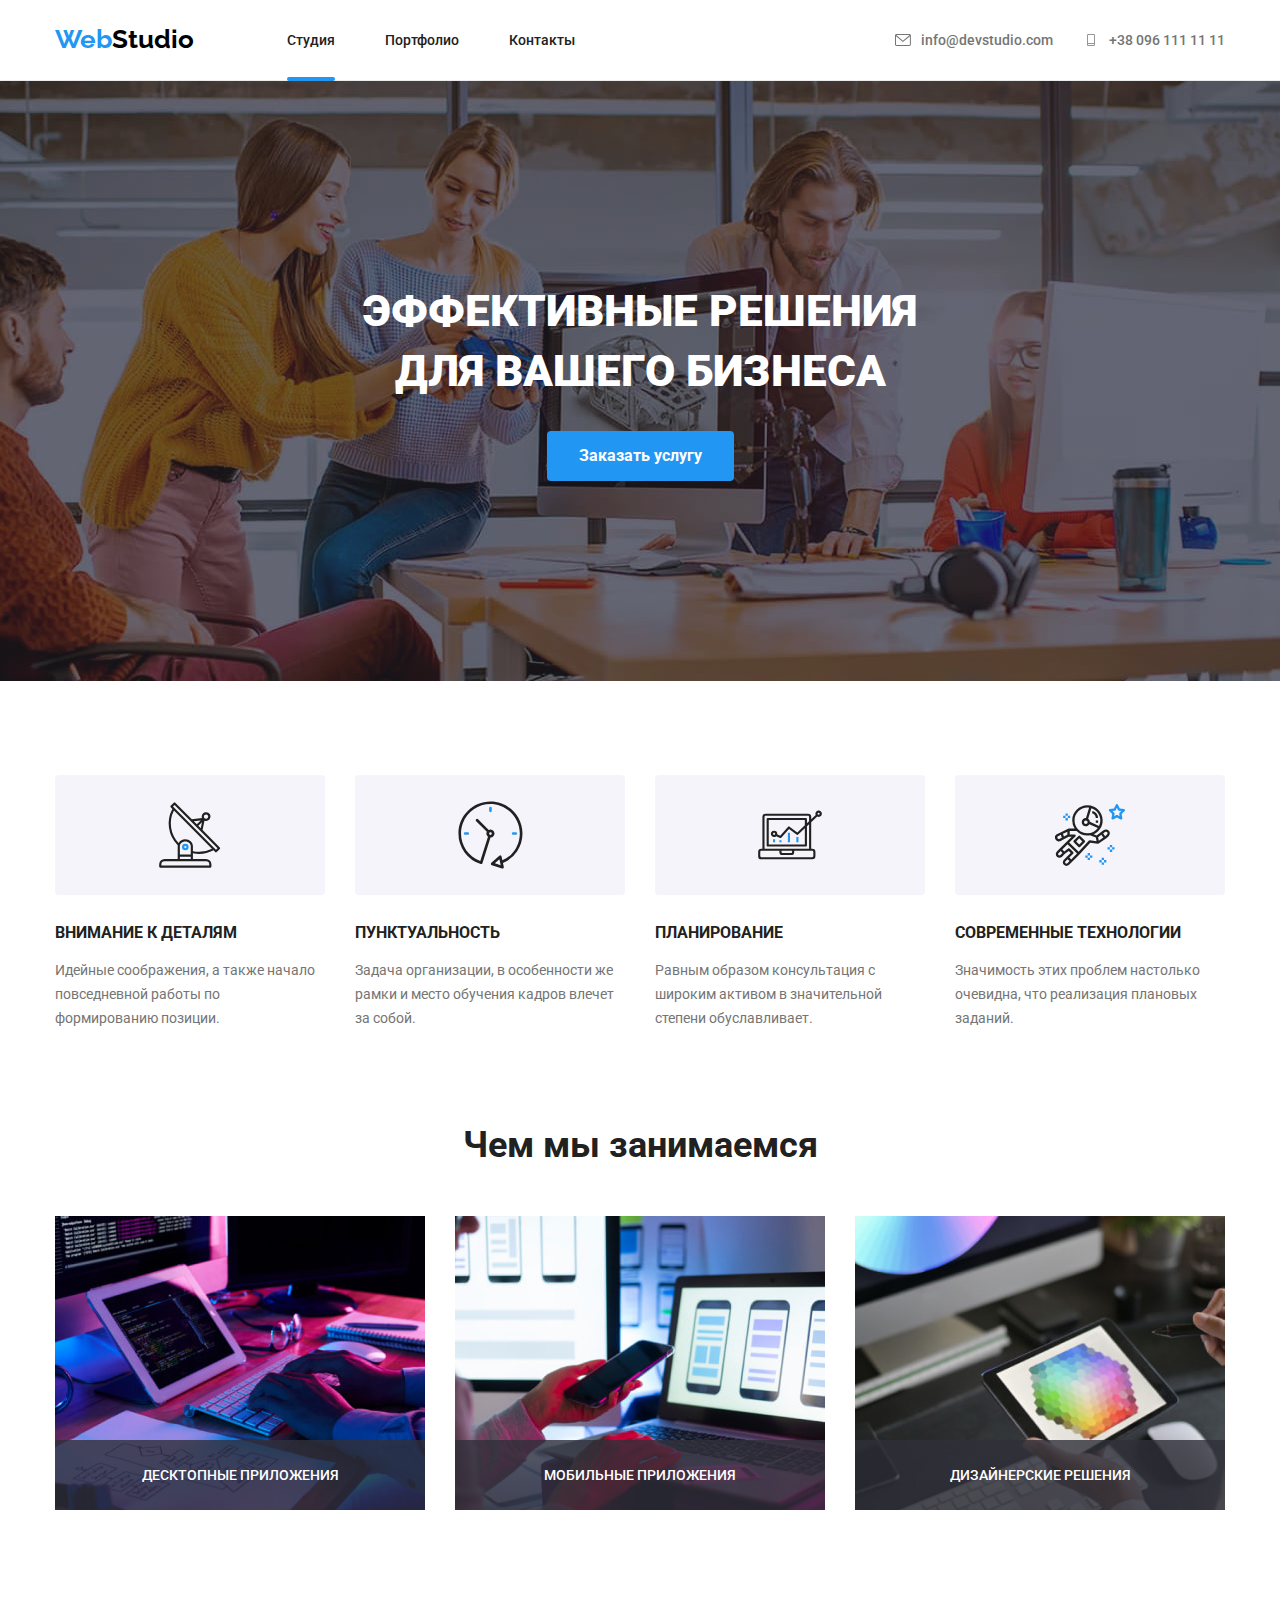
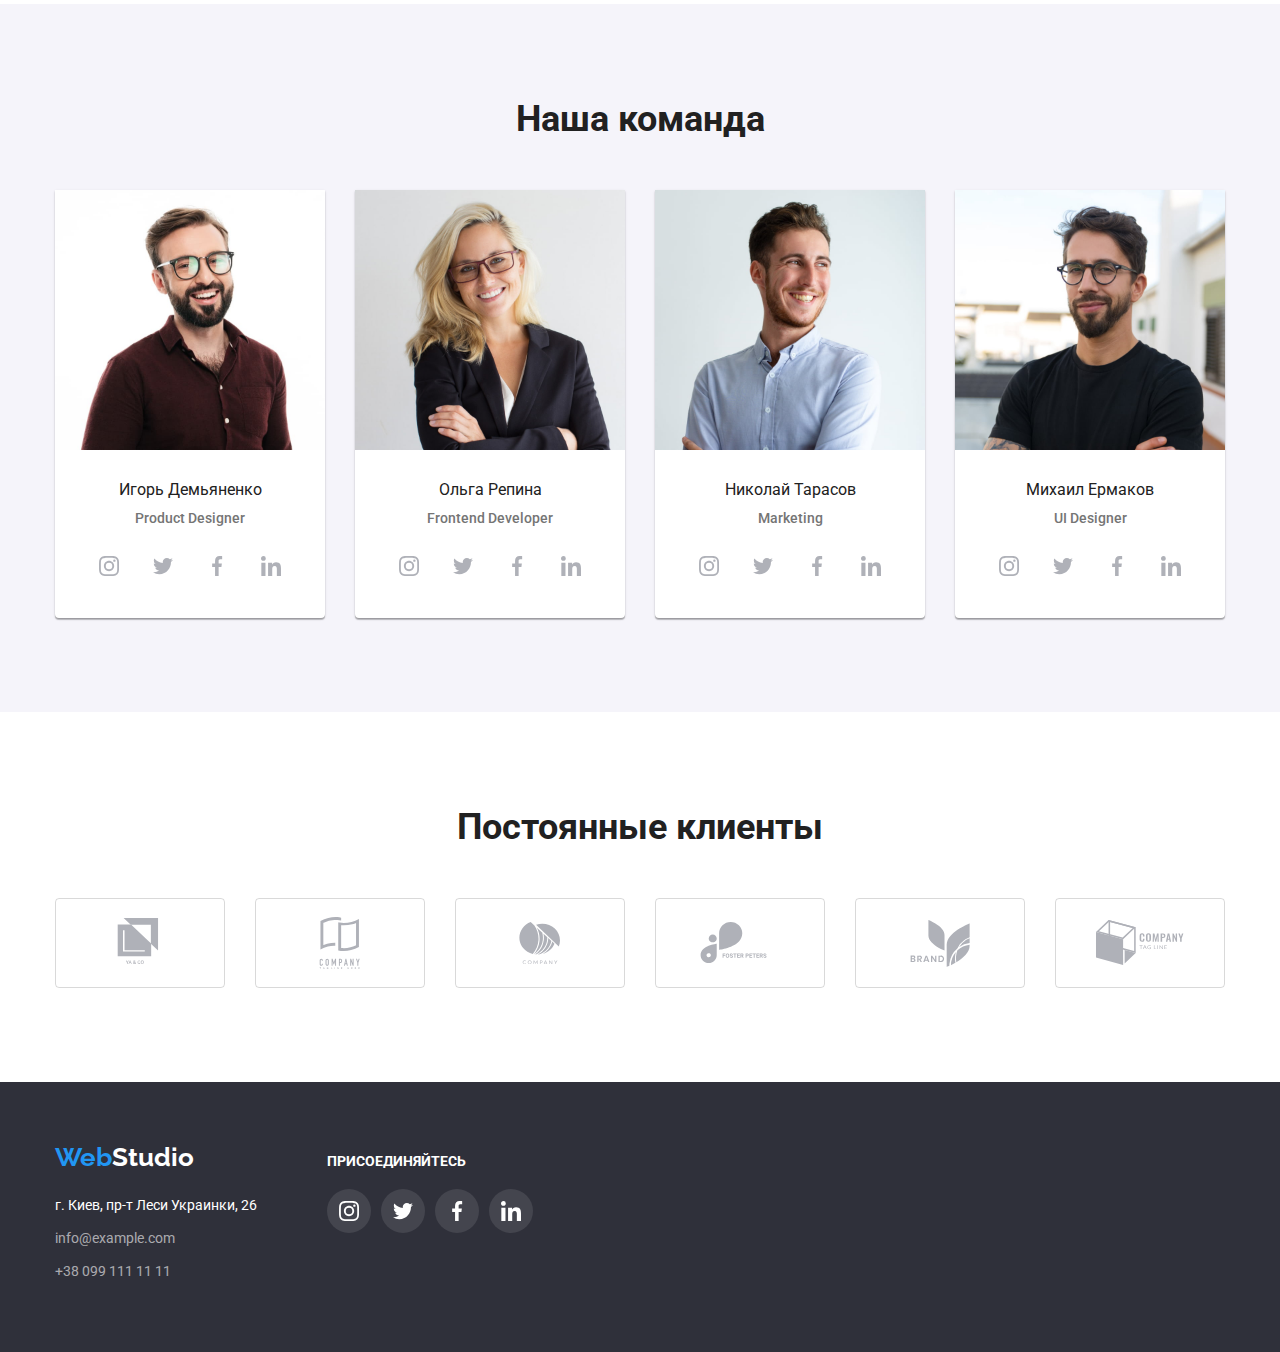
==== index.html @ eb325499 "ht_5" ====
<!DOCTYPE html>
<html lang="ru">

<head>
    <meta charset="UTF-8">
    <meta name="viewport" content="width=device-width, initial-scale=1.0">
    <title>Document</title>
    <link rel="preconnect" href="https://fonts.gstatic.com">
    <link href="https://fonts.googleapis.com/css2?family=Raleway:wght@700&family=Roboto:wght@400;500;700;900&display=swap" rel="stylesheet">
    <link rel="stylesheet" href="https://cdnjs.cloudflare.com/ajax/libs/modern-normalize/0.2.0/modern-normalize.min.css">
    <link rel="stylesheet" href="./css/main.css">
    <link rel="stylesheet" href="./css/index-style.css">
</head>

<body>
    <header class="head">
        <div class="container header">
            <nav class="head-nav">
                <div class="logo-nav"><a href="./index.html" class="logo">Web<span class="logo-header">Studio</span></a></div>
                <ul class="head-list">
                    <li class="head-item"><a href="./index.html" class="head-link current">Студия</a></li>
                    <li class="head-item"><a href="./portfolio.html" class="head-link">Портфолио</a></li>
                    <li class="head-item"><a href="#" class="head-link">Контакты</a></li>
				</ul>
            </nav>
            <ul class="contacts-list">
                <li class="contacts-item">
                    <a href="mailto:info@devstudio.com" class="head-contacts">
                        <svg class="contact-svg" width="16px" height="12px">
                            <use href="./images/icons.svg#icon-mail"></use>
                        </svg>
                    info@devstudio.com</a>
                </li>
                <li class="contacts-item">
                    <a href="tel:+380961111111" class="head-contacts">
                        <svg class="contact-svg" width="16px" height="12px">
                            <use href="./images/icons.svg#icon-mobile"></use>
                        </svg>
                    +38 096 111 11 11</a>
                </li>
            </ul>
        </div>
    </header>
    <main>
        <!--Герой-->
        <section class="main">
            <div class="container slogan">
                <h1 class="main-slogan">Эффективные решения для вашего бизнеса</h1>
                <a data-modal-open href="#" class="main-bottom">Заказать услугу</a>
			</div>
            </section>
        <section class="features">
            <!--Особенности-->
            <div class="container">
                <h2 class="visually-hidden">Особенности</h2>
                <ul class="features-list">
                    <li class="list-title">
                        <div class="features-pic antenna">
                            <svg width="65.32px" height="70px">
                                <use href="./images/icons.svg#icon-antenna"></use>
                            </svg>
                        </div>
                        <h3 class="features-title">Внимание к деталям</h3>
                        <p class="features-desc">Идейные соображения, а также начало повседневной работы по формированию позиции.</p>
                    </li>
                    <li class="list-title">
                        <div class="features-pic clock">
                            <svg width="66.96px" height="70px">
                                <use href="./images/icons.svg#icon-clock"></use>
                            </svg>
                        </div>
                        <h3 class="features-title">Пунктуальность</h3>
                        <p class="features-desc">Задача организации, в особенности же рамки и место обучения кадров влечет за собой.</p>
                    </li>
                    <li class="list-title">
                        <div class="features-pic diagram">
                            <svg width="70px" height="63.69px">
                                <use href="./images/icons.svg#icon-diagram"></use>
                            </svg>
                        </div>
                        <h3 class="features-title">Планирование</h3>
                        <p class="features-desc">Равным образом консультация с широким активом в значительной степени обуславливает.</p>
                    </li>
                    <li class="list-title">
                        <div class="features-pic astronaut">
                            <svg width="70px" height="70px">
                                <use href="./images/icons.svg#icon-astronaut"></use>
                            </svg>
                        </div>
                        <h3 class="features-title">Современные технологии</h3>
                        <p class="features-desc">Значимость этих проблем настолько очевидна, что реализация плановых заданий.</p>
                    </li>
                </ul>
            </div>
        </section>
        <section>
            <!--Чем мы занимаемся-->
            <div class="container">
                <h2 class="skills">Чем мы занимаемся</h2>
                <ul class="skills-list">
                    <li class="skills-item">
                        <img src="./images/img1.jpg" alt="верстка_сайта" width="370">
						<p class="skills-title">десктопные приложения</p>
                    </li>
                    <li class="skills-item">
                        <img src="./images/img2.jpg" alt="адаптация_под_мобильное_приложение" width="370">
						<p class="skills-title">мобильные приложения</p>
                    </li>
                    <li class="skills-item">
						<img src="./images/img3.jpg" alt="коррекция_графики" width="370">
						<p class="skills-title">дизайнерские решения</p>
                    </li>
                </ul>
            </div>
        </section>
        <section class="team">
            <div class="container team">
                <h2 class="team-title">Наша команда</h2>
                <ul class="team-list">
                    <li class="team-person">
                        <img src="./images/igor.jpg" alt="фото_дизайнера" width="270">
                        <h3 class="team-name">Игорь Демьяненко</h3>
                        <p class="team-position">Product Designer</p>
                        <ul class="team-pic">
                            <li class="team-curcle">
                                <a href="#">
                                    <svg class="team-svg" width="20px" height="20px">
                                        <use href="./images/icons.svg#icon-instagram"></use>
                                    </svg>
                                </a>
                            </li>
                            <li class="team-curcle">
                                <a href="#">
                                    <svg class="team-svg" width="20px" height="20px">
                                        <use href="./images/icons.svg#icon-twitter"></use>
                                    </svg>
                                </a>
                            </li>
                            <li class="team-curcle">
                                <a href="#">	
                                    <svg class="team-svg" width="20px" height="20px">
                                        <use href="./images/icons.svg#icon-facebook"></use>
                                    </svg>
                                </a>
                            </li>
                            <li class="team-curcle">
                                <a href="#">
                                    <svg class="team-svg" width="20px" height="20px">
                                        <use href="./images/icons.svg#icon-linkedin"></use>
                                    </svg>
                                </a>
                            </li>
                        </ul>
                    </li>
                    <li class="team-person">
                        <img src="./images/olga.jpg" alt="фото_разработчика" width="270">
                        <h3 class="team-name">Ольга Репина</h3>
                        <p class="team-position">Frontend Developer</p>
                        <ul class="team-pic">
                            <li class="team-curcle">
                                <a href="#">
                                    <svg class="team-svg" width="20px" height="20px">
                                        <use href="./images/icons.svg#icon-instagram"></use>
                                    </svg>
                                </a>
                            </li>
                            <li class="team-curcle">
                                <a href="#">
                                    <svg class="team-svg" width="20px" height="20px">
                                        <use href="./images/icons.svg#icon-twitter"></use>
                                    </svg>
                                </a>
                            </li>
                            <li class="team-curcle">
                                <a href="#">	
                                    <svg class="team-svg" width="20px" height="20px">
                                        <use href="./images/icons.svg#icon-facebook"></use>
                                    </svg>
                                </a>
                            </li>
                            <li class="team-curcle">
                                <a href="#">
                                    <svg class="team-svg" width="20px" height="20px">
                                        <use href="./images/icons.svg#icon-linkedin"></use>
                                    </svg>
                                </a>
                            </li>
                        </ul>
                    </li>
                    <li class="team-person">
                        <img src="./images/kolya.jpg" alt="фото_маркетолога" width="270">
                        <h3 class="team-name">Николай Тарасов</h3>
                        <p class="team-position">Marketing</p>
                        <ul class="team-pic">
                            <li class="team-curcle">
                                <a href="#">
                                    <svg class="team-svg" width="20px" height="20px">
                                        <use href="./images/icons.svg#icon-instagram"></use>
                                    </svg>
                                </a>
                            </li>
                            <li class="team-curcle">
                                <a href="#">
                                    <svg class="team-svg" width="20px" height="20px">
                                        <use href="./images/icons.svg#icon-twitter"></use>
                                    </svg>
                                </a>
                            </li>
                            <li class="team-curcle">
                                <a href="#">	
                                    <svg class="team-svg" width="20px" height="20px">
                                        <use href="./images/icons.svg#icon-facebook"></use>
                                    </svg>
                                </a>
                            </li>
                            <li class="team-curcle">
                                <a href="#">
                                    <svg class="team-svg" width="20px" height="20px">
                                        <use href="./images/icons.svg#icon-linkedin"></use>
                                    </svg>
                                </a>
                            </li>
                        </ul>
                    </li>
                    <li class="team-person">
                        <img src="./images/misha.jpg" alt="фото_дизайнера_2" width="270">
                        <h3 class="team-name">Михаил Ермаков</h3>
                        <p class="team-position">UI Designer</p>
                        <ul class="team-pic">
                            <li class="team-curcle">
                                <a href="#">
                                    <svg class="team-svg" width="20px" height="20px">
                                        <use href="./images/icons.svg#icon-instagram"></use>
                                    </svg>
                                </a>
                            </li>
                            <li class="team-curcle">
                                <a href="#">
                                    <svg class="team-svg" width="20px" height="20px">
                                        <use href="./images/icons.svg#icon-twitter"></use>
                                    </svg>
                                </a>
                            </li>
                            <li class="team-curcle">
                                <a href="#">	
                                    <svg class="team-svg" width="20px" height="20px">
                                        <use href="./images/icons.svg#icon-facebook"></use>
                                    </svg>
                                </a>
                            </li>
                            <li class="team-curcle">
                                <a href="#">
                                    <svg class="team-svg" width="20px" height="20px">
                                        <use href="./images/icons.svg#icon-linkedin"></use>
                                    </svg>
                                </a>
                            </li>
                        </ul>
                    </li>
                </ul>
            </div>
        </section>
        <section>
            <div class="container clients">
                <h2 class="client-title">Постоянные клиенты</h2>
                <ul class="client">
                    <li class="client-item">
                        <a href="#">
                            <svg class="client-svg" weight="44.27px" height="49.23px">
                                <use href="./images/icons.svg#icon-yaco"></use>
                            </svg>
                        </a>
                    </li>
                    <li class="client-item">
                        <a href="#">
                            <svg class="client-svg" weight="40px" height="52px">
                                <use href="./images/icons.svg#icon-tagline-here"></use>
                            </svg>
                        </a>
                    </li>
                    <li class="client-item">
                        <a href="#">
                            <svg class="client-svg" weight="41px" height="42.6px">
                                <use href="./images/icons.svg#icon-company"></use>
                            </svg>
                        </a>
                    </li>
                    <li class="client-item">
                        <a href="#">
                            <svg class="client-svg" weight="79.66px" height="42.02px">
                                <use href="./images/icons.svg#icon-foster-peters"></use>
                            </svg>
                        </a>
                    </li>
                    <li class="client-item">
                        <a href="#">
                            <svg class="client-svg" weight="59px" height="47px">
                                <use href="./images/icons.svg#icon-brand"></use>
                            </svg>
                        </a>
                    </li>
                    <li class="client-item">
                        <a href="#">
                            <svg class="client-svg" weight="88.48px" height="45.44px">
                                <use href="./images/icons.svg#icon-tag-line"></use>
                            </svg>
                        </a>
                    </li>
                </ul>
            </div>
        </section>
    </main>
    <footer class="foot">
        <div class="container foot">
            <div class="foot-address">
                <div class="logo-foot"><a href="#" class="logo">Web<span class="logo-footer">Studio</span></a></div>
                <address>
                    <p class="foot-address">г. Киев, пр-т Леси Украинки, 26</p>
                        <ul class="foot-list">
                            <li><a href="mailto:info@example.com" class="foot-contacts">info@example.com</a></li>
                            <li><a href="tel:+380991111111" class="foot-contacts">+38 099 111 11 11</a></li>
                        </ul>
                </address>
            </div>
            <div class="foot-social">
                <h3 class="foot-title">Присоединяйтесь</h3>
                <ul class="team-pic foot-item">
                    <li class="team-curcle foot-curcle">
                        <a href="#">
                            <svg class="team-svg" width="20px" height="20px">
                                <use href="./images/icons.svg#icon-instagram"></use>
                            </svg>
                        </a>
                    </li>
                    <li class="team-curcle foot-curcle">
                        <a href="#">
                            <svg class="team-svg" width="20px" height="20px">
                                <use href="./images/icons.svg#icon-twitter"></use>
                            </svg>
                        </a>
                    </li>
                    <li class="team-curcle foot-curcle">
                        <a href="#">	
                            <svg class="team-svg" width="20px" height="20px">
                                <use href="./images/icons.svg#icon-facebook"></use>
                            </svg>
                        </a>
                    </li>
                    <li class="team-curcle foot-curcle">
                        <a href="#">
                            <svg class="team-svg" width="20px" height="20px">
                                <use href="./images/icons.svg#icon-linkedin"></use>
                            </svg>
                        </a>
                    </li>
                </ul>	
            </div>
    </div>
    </footer>

	<div data-modal class="backdrop is-hidden">
		<div class="backdrop-modal">
			<button data-modal-close class="backdrop-buttom">
				<svg class="backdrop-svg" width="11px" height="11px">
					<use href="./images/icons.svg#icon-close"></use>
				</svg>
			</button>
		</div>
	</div>

	<script src="./modal.js"></script>
</body>
</html>
---- css/main.css ----
:root {
    --main-color: rgba(33, 33, 33, 1);
    --blue-color: rgba(33, 150, 243, 1);
    --blue-overflow: rgba(33, 150, 243, 0.9);
    --grey-color: rgba(117, 117, 117, 1);
    --white-color: rgba(255, 255, 255, 1);
    --black-color: rgba(0, 0, 0, 1);
	--color-backdrop: rgba(0, 0, 0, 0.2);
	--backdrop-buttom:  rgba(0, 0, 0, 0.1);
    --color-adress: rgba(255, 255, 255, 0.6);
    --background-color: rgba(47, 48, 58, 1);
    --skills-color: rgba(47, 48, 58, 0.8);
    --background-color-team: rgba(245, 244, 250, 1);
    --border-color: rgba(236, 236, 236, 1);
    --card-border-color: rgba(238, 238, 238, 1);
    --gradient-color: rgba(47, 48, 58, 0.4);
    --social-networks: rgba(175, 177, 184, 1);
    --graphite-color: rgba(255, 255, 255, 0.1);
    --big-size: 94px;
    --small-size: 30px;
    --tiny-size: 10px;
    --function: cubic-bezier(0.4, 0, 0.2, 1);
    --time: 250ms;
}

html {
    box-sizing: border-box;
}

*,
*:after,
*:before {
    box-sizing: inherit;
}

body {
    font-family: 'Roboto', sans-serif;
    font-weight: 500;
    color: var(--main-color);
    font-style: normal;
    font-size: 14px;
    line-height: 16px;
}

ul {
    list-style: none;
    margin: 0;
    padding: 0;
}

a {
    text-decoration: none;
}

address {
    font-style: normal;
}

h1,
h2,
h3,
h4,
p {
    margin-top: 0;
    margin-bottom: 0;
}

img {
    display: block;
    max-width: 100%;
    height: auto;
}

.container {
    width: 1200px;
    padding-left: 15px;
    padding-right: 15px;
    margin: 0 auto;
}

/*стили header*/

.head {
    display: flex;
    border-bottom: 1px solid var(--border-color);
}

/*стили логотипа*/

.logo-nav {
    padding-top: 24px;
    padding-bottom: 24px;
}

.logo {
    padding-top: 24px;
    padding-bottom: 25px;

    color: var(--blue-color);
    font-family: 'Raleway', sans-serif;
    font-weight: 700;
    font-size: 26px;
    line-height: 31px;
}

.logo-header {
    color: var(--black-color);
}

.logo-footer {
    color: var(--white-color);
}

/*стили основной новигации*/

.head-nav,
.head-list,
.contacts-list {
    display: flex;
}

.container.header {
    display: flex;
    justify-content: space-between;
    align-items: center;
    margin-bottom: 0;
}

.head-list {
    margin-left: 93px;
}

.head-list li + li {
    margin-left: 50px;
}

.contacts-list li + li {
    margin-left: 30px;
}

.head-link {
	display: block;
    padding-top: 32px;
    padding-bottom: 32px;

    color: var(--main-color);
    font-size: 14px;
    line-height: 16px;
    position: relative;
}

.head-link:hover,
.head-link:focus,
.head-contacts:hover,
.head-contacts:focus {
    color: var(--blue-color);
    transition: color var(--time) var(--function);
}

.current::after {
    content: '';
    position: absolute;
    width: 100%;
    height: 4px;
    bottom: -1px;
    left: 0;

    background-color: var(--blue-color);
    border-radius: 2px;
}

/*стили контактов*/

.head-contacts {
    display: flex;
    align-items: center;
    justify-content: center;
    padding-top: 32px;
    padding-bottom: 32px;

    color: var(--grey-color);
    font-size: 14px;
    line-height: 16px;
}

.contact-svg {
    margin-right: 10px;
    fill: currentColor;
}

/*стили футера*/
.foot {
    background-color: var(--background-color);
    font-weight: 400;
    line-height: 24px;
}

.container.foot {
    padding-top: calc(2 * var(--small-size));
    padding-bottom: calc(2 * var(--small-size));
}

.logo-foot {
    margin-bottom: 20px;
}

.foot-address {
    padding-bottom: 9px;
    color: var(--white-color);
}

.foot-list li + li {
    margin-top: 9px;
}

.foot-contacts {
    color: var(--color-adress);
}

/*общие соцсети*/

.team-pic {
    display: flex;
    justify-content: center;
    align-items: center;

    padding-top: 16px;
    padding-bottom: 30px;
    padding-right: 32px;
    padding-left: 32px;
}

.team-pic li + li {
    margin-left: 10px;
}

.team-curcle a {
    display: flex;
    padding: 12px;
    fill: var(--social-networks);
}

.team-curcle a:hover,
.team-curcle a:focus {
    border-radius: 50%;
    background-color: var(--blue-color);
    color: var(--white-color);
    transition: border-radius var(--time) var(--function),
        background-color var(--time) var(--function),
        color var(--time) var(--function), fill var(--time) var(--function);
    fill: currentColor;
}

/*соцсети в футере*/

.container.foot {
    display: flex;
    align-items: baseline;
}

.foot-social {
    margin-left: 70px;
}

.foot-title {
    margin-bottom: 20px;
    text-transform: uppercase;
    font-weight: 700px;
    font-size: 14px;
    line-height: 16px;
    color: var(--white-color);
}

.team-pic.foot-item {
    padding: 0;
    margin: 0;
}

.team-curcle.foot-curcle a {
    background-color: var(--graphite-color);
    border-radius: 50%;
    fill: var(--white-color);
}

.team-curcle.foot-curcle a:hover,
.team-curcle.foot-curcle a:focus {
    background-color: var(--blue-color);
    transition: background-color var(--time) var(--function);
}

/*скрытие заголовка*/
.visually-hidden {
    position: absolute;
    width: 1px;
    height: 1px;
    margin: -1px;
    padding: 0;
    overflow: hidden;
    border: 0;
    clip: rect(0 0 0 0);
}
---- css/index-style.css ----
/*разметка героя*/
.main {
    padding-top: 200px;
    padding-bottom: 200px;
    margin-right: auto;
    margin-left: auto;
    max-width: 1600px;
    height: 600px;

    background-color: var(--background-color);
    text-align: center;
    color: var(--white-color);
    background-image: linear-gradient(
            to right,
            var(--gradient-color),
            var(--gradient-color)
        ),
        url('../images/hero.jpg');
    background-position: center;
}

.main-slogan {
    padding-left: 270px;
    padding-right: 270px;
    margin-bottom: var(--small-size);

    font-weight: 900;
    font-size: 44px;
    line-height: 60px;
    text-transform: uppercase;
}

.main-bottom {
    display: inline-block;
    padding-top: var(--tiny-size);
    padding-bottom: var(--tiny-size);
    padding-right: 32px;
    padding-left: 32px;
    border-radius: 4px;

    font-weight: 700;
    font-size: 16px;
    line-height: var(--small-size);
    color: var(--white-color);
    background-color: var(--blue-color);

    box-shadow: 0px 4px 4px var(--shadow-color);
}

/*разметка бекдропа*/
.backdrop {
	position: fixed;
	display: flex;
	align-items: center;
	justify-content: center;
	height: 100%;
	width: 100%;
	top: 0;
	left: 0;
	background-color: var(--color-backdrop);

	transition: background-color var(--time) var(--function);
}

.backdrop.is-hidden {
	opacity: 0;
	pointer-events: none;
	visibility: hidden;
	transition: background-color var(--time) var(--function), opacity var(--time) var(--function);
}

.backdrop-modal {
	position: absolute;
	width: 528px;
	height: 581px;
	background-color: var(--white-color);
}

.backdrop-buttom {
	position: absolute;
	transform: translate(490px, 8px);

	display: flex;
	align-items: center;
	justify-content: center;
	border: 1px solid var(--backdrop-buttom);
	background-color: var(--white-color);
	border-radius: 50%;
}

.backdrop-svg {
	color: var(--black-color);
}

/*разметка особенностей*/

.features-list {
    display: flex;
    flex-wrap: wrap;
    padding-top: var(--big-size);
    padding-bottom: var(--big-size);
}

.list-title {
    flex-basis: 270px;
}

.list-title:not(:first-child) {
    margin-left: var(--small-size);
}

.features-pic {
    display: flex;
    justify-content: center;
    align-items: center;
    margin-bottom: 30px;
    border-radius: 4px;

    height: 120px;

    background-color: var(--background-color-team);
}

.features-title {
    font-weight: 700;
    line-height: 16px;
    text-transform: uppercase;
    margin-bottom: 17px;
}

.features-desc {
    font-weight: 400;
    line-height: 24px;
    color: var(--grey-color);
}

/*чем мы занимаемся*/
.skills {
    font-weight: 700;
    font-size: 36px;
    line-height: 42px;
    text-align: center;
    margin-bottom: 50px;
}

.skills-list {
    display: flex;
    justify-content: space-between;
    padding-bottom: var(--big-size);
}

.skills-item {
    position: relative;
    display: flex;
}

.skills-title {
    position: absolute;
    display: flex;
    justify-content: center;
    align-items: center;

    width: 100%;
    height: 70px;
    bottom: 0;

    font-weight: 700px;
    font-size: 14px;
    line-height: 16px;
    text-align: center;
    text-transform: uppercase;
    color: var(--white-color);
    background-color: var(--skills-color);
}

/*команда*/

.team {
    text-align: center;
    line-height: 19px;
    background-color: var(--background-color-team);
}

.container.team {
    padding-top: var(--big-size);
}

.team-title {
    margin-bottom: 50px;

    font-weight: 700;
    font-size: 36px;
    line-height: 42px;
}

.team-list {
    display: flex;
    justify-content: space-between;
    padding-bottom: var(--big-size);
}

.team-person {
    border-radius: 0px 0px 4px 4px;
    background-color: var(--white-color);
    box-shadow: 0px 1px 3px rgba(0, 0, 0, 0.12), 0px 1px 1px rgba(0, 0, 0, 0.14),
        0px 2px 1px rgba(0, 0, 0, 0.2);
}

.team-list img {
    margin-bottom: var(--small-size);
}

.team-name {
    margin-bottom: var(--tiny-size);

    font-weight: 400;
    font-size: 16px;
}

.team-position {
    color: var(--grey-color);
}

/*клиенты*/

.container.clients {
    padding-top: var(--big-size);
    padding-bottom: var(--big-size);
}

.client-title {
    margin-bottom: 50px;

    font-weight: 700px;
    font-size: 36px;
    line-height: 42px;
    text-align: center;
}

.client {
    display: flex;
    justify-content: space-between;
}

.client li + li {
    margin-left: 30px;
}

.client-item a {
    display: flex;
    justify-content: center;
    align-items: center;
    width: 170px;
    height: 90px;
    fill: var(--social-networks);
    border: 1px solid rgba(0, 0, 0, 0.15);
    border-radius: 4px;
}

.client-item a:hover,
.client-item a:focus {
    color: var(--blue-color);
    fill: currentColor;
    border-color: currentColor;
    transition: color var(--time) var(--function),
        fill var(--time) var(--function),
        border-color var(--time) var(--function);
}
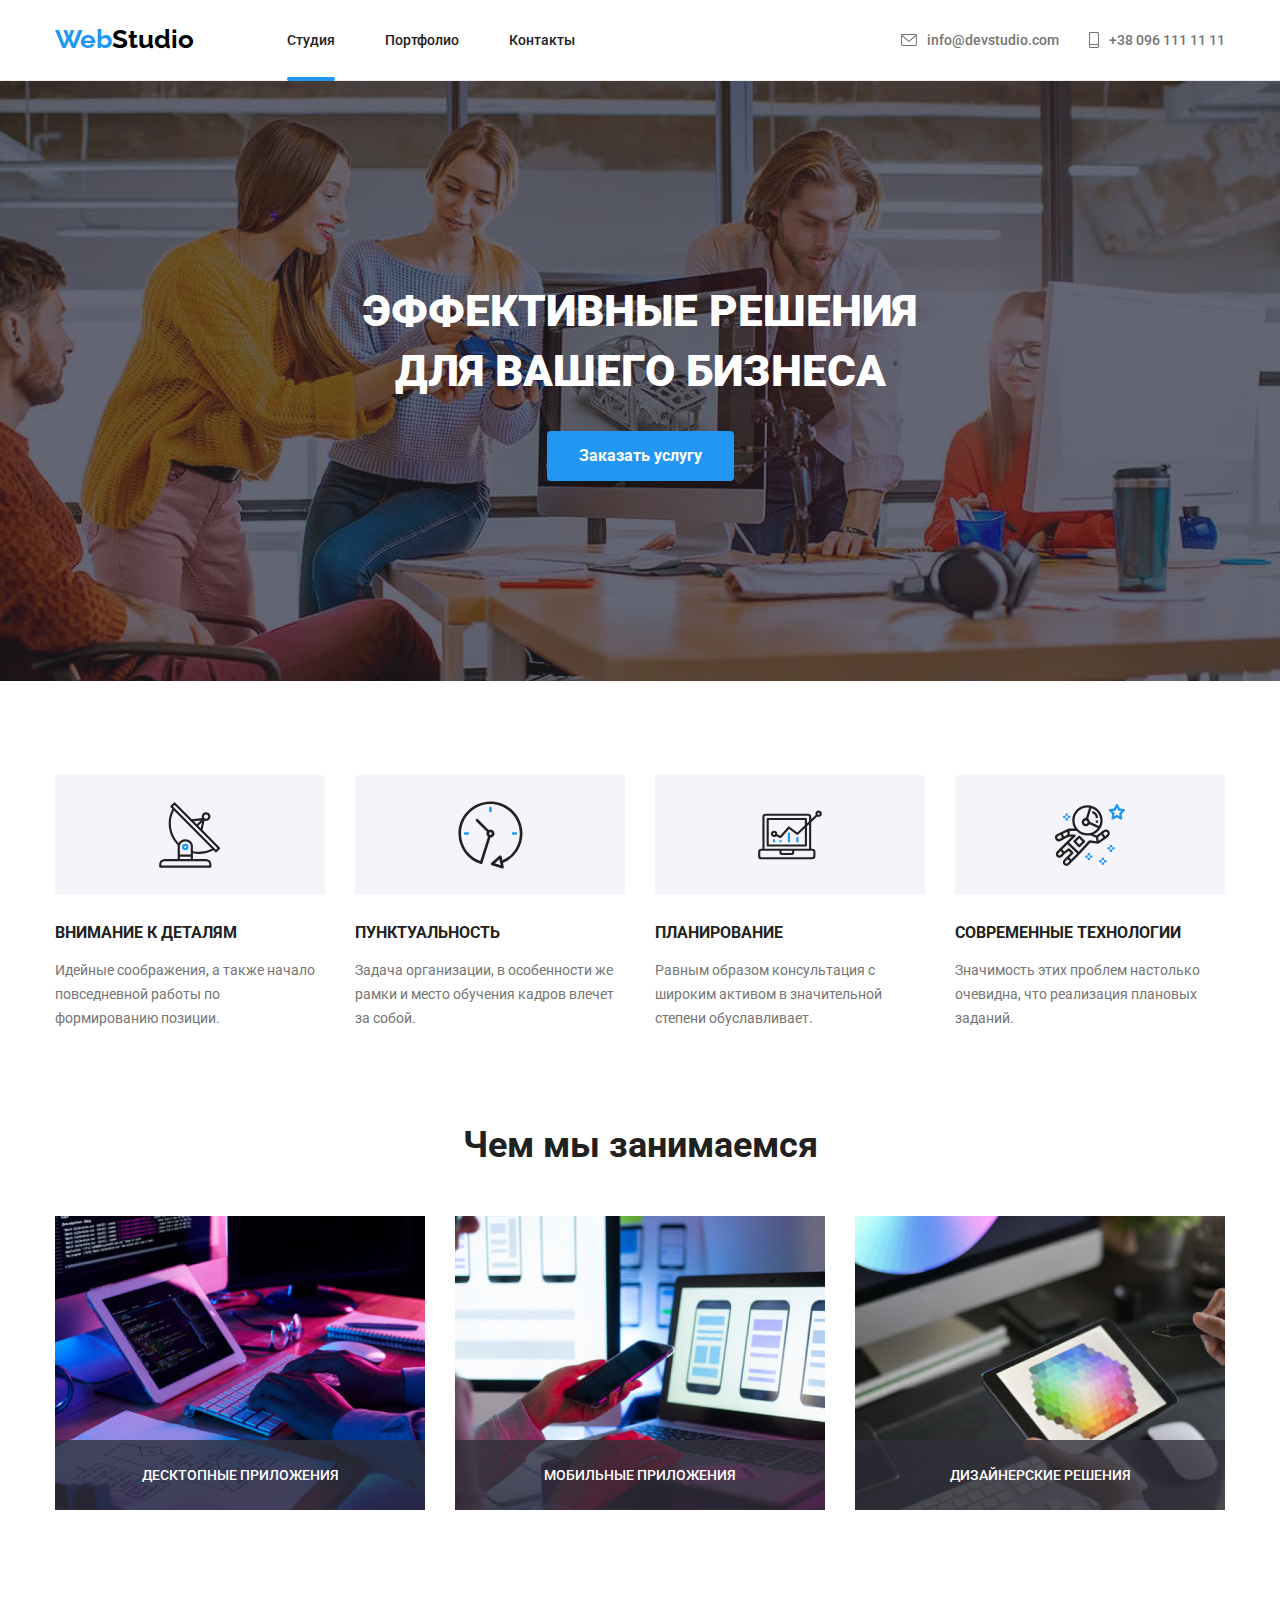
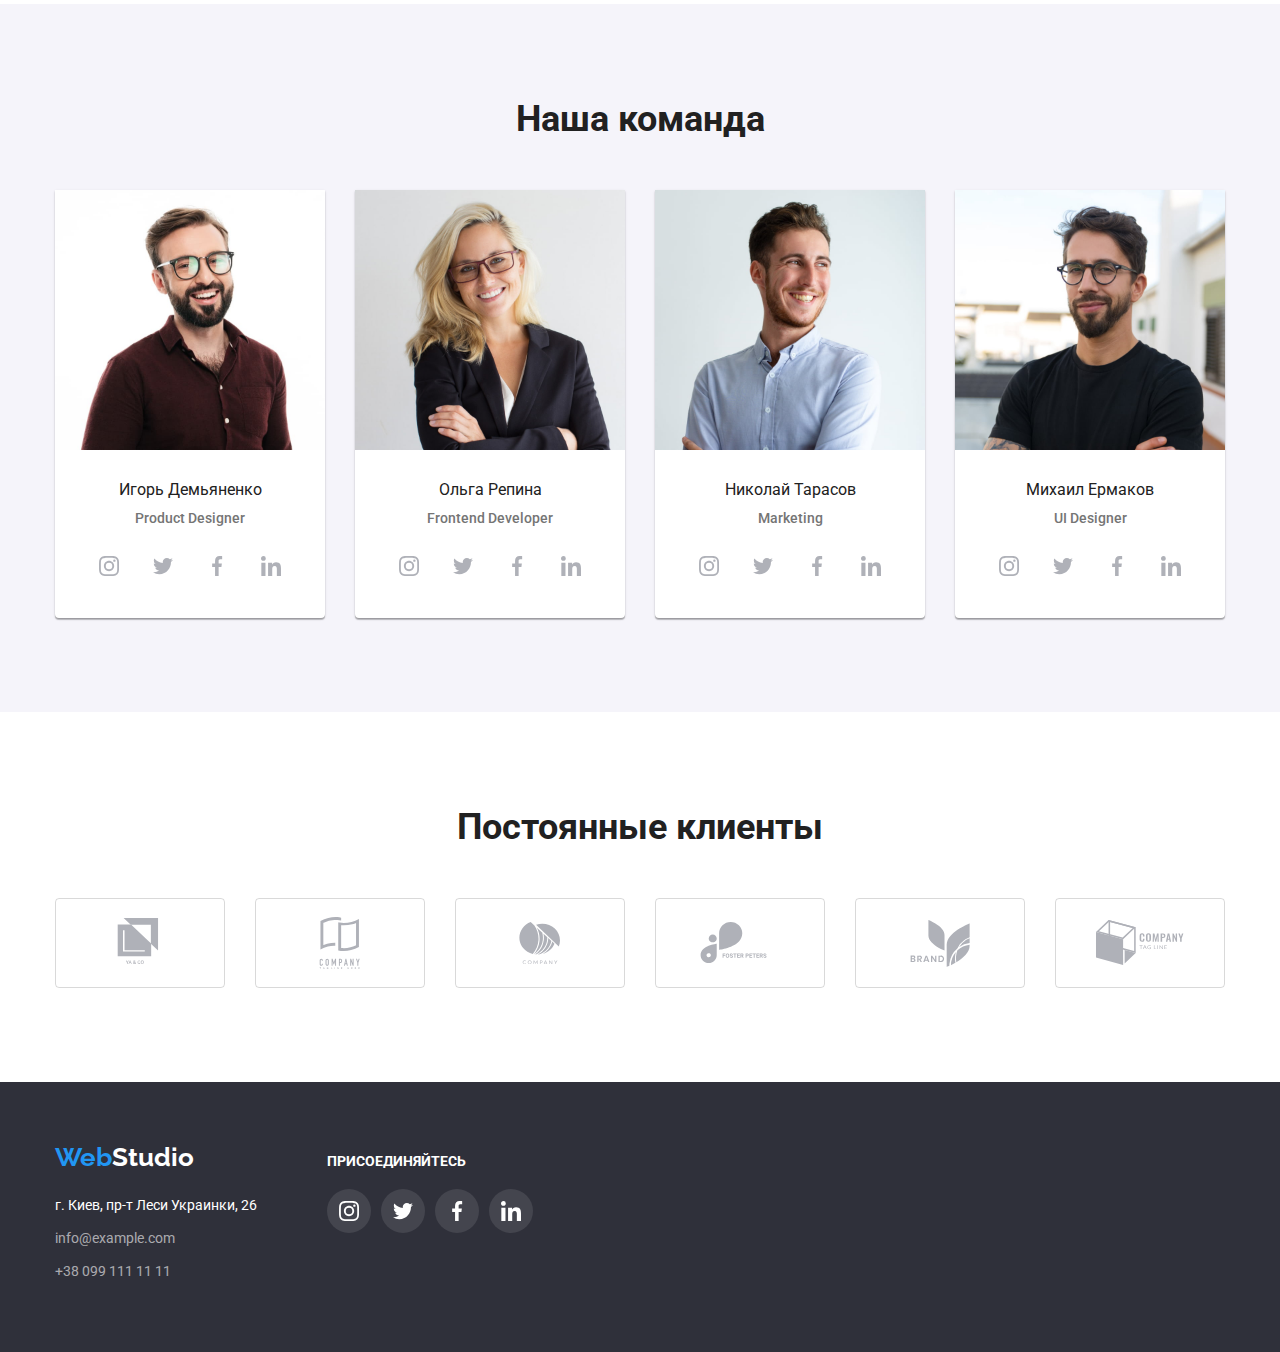
==== commit 9095692f: "HT_5_исправление" ====
--- a/index.html
+++ b/index.html
@@ -33,7 +33,7 @@
                 </li>
                 <li class="contacts-item">
                     <a href="tel:+380961111111" class="head-contacts">
-                        <svg class="contact-svg" width="16px" height="12px">
+                        <svg class="contact-svg" width="10px" height="16px">
                             <use href="./images/icons.svg#icon-mobile"></use>
                         </svg>
                     +38 096 111 11 11</a>
@@ -361,7 +361,7 @@
 	<div data-modal class="backdrop is-hidden">
 		<div class="backdrop-modal">
 			<button data-modal-close class="backdrop-buttom">
-				<svg class="backdrop-svg" width="11px" height="11px">
+				<svg class="backdrop-svg" width="18px" height="18px">
 					<use href="./images/icons.svg#icon-close"></use>
 				</svg>
 			</button>
--- a/css/main.css
+++ b/css/main.css
@@ -5,8 +5,8 @@
     --grey-color: rgba(117, 117, 117, 1);
     --white-color: rgba(255, 255, 255, 1);
     --black-color: rgba(0, 0, 0, 1);
-	--color-backdrop: rgba(0, 0, 0, 0.2);
-	--backdrop-buttom:  rgba(0, 0, 0, 0.1);
+    --color-backdrop: rgba(0, 0, 0, 0.2);
+    --backdrop-buttom: rgba(0, 0, 0, 0.1);
     --color-adress: rgba(255, 255, 255, 0.6);
     --background-color: rgba(47, 48, 58, 1);
     --skills-color: rgba(47, 48, 58, 0.8);
@@ -139,7 +139,7 @@
 }
 
 .head-link {
-	display: block;
+    display: block;
     padding-top: 32px;
     padding-bottom: 32px;
 
@@ -155,6 +155,7 @@
 .head-contacts:focus {
     color: var(--blue-color);
     transition: color var(--time) var(--function);
+    outline: none;
 }
 
 .current::after {
@@ -249,6 +250,7 @@
         background-color var(--time) var(--function),
         color var(--time) var(--function), fill var(--time) var(--function);
     fill: currentColor;
+    outline: none;
 }
 
 /*соцсети в футере*/
--- a/css/index-style.css
+++ b/css/index-style.css
@@ -49,47 +49,50 @@
 
 /*разметка бекдропа*/
 .backdrop {
-	position: fixed;
-	display: flex;
-	align-items: center;
-	justify-content: center;
-	height: 100%;
-	width: 100%;
-	top: 0;
-	left: 0;
-	background-color: var(--color-backdrop);
-
-	transition: background-color var(--time) var(--function);
+    position: fixed;
+    display: flex;
+    align-items: center;
+    justify-content: center;
+    height: 100%;
+    width: 100%;
+    top: 0;
+    left: 0;
+    background-color: var(--color-backdrop);
+
+    transition: background-color var(--time) var(--function);
 }
 
 .backdrop.is-hidden {
-	opacity: 0;
-	pointer-events: none;
-	visibility: hidden;
-	transition: background-color var(--time) var(--function), opacity var(--time) var(--function);
+    opacity: 0;
+    pointer-events: none;
+    visibility: hidden;
+    transition: background-color var(--time) var(--function),
+        opacity var(--time) var(--function);
 }
 
 .backdrop-modal {
-	position: absolute;
-	width: 528px;
-	height: 581px;
-	background-color: var(--white-color);
+    position: absolute;
+    width: 528px;
+    height: 581px;
+    background-color: var(--white-color);
 }
 
 .backdrop-buttom {
-	position: absolute;
-	transform: translate(490px, 8px);
-
-	display: flex;
-	align-items: center;
-	justify-content: center;
-	border: 1px solid var(--backdrop-buttom);
-	background-color: var(--white-color);
-	border-radius: 50%;
+    position: absolute;
+    transform: translate(490px, 8px);
+    height: 30px;
+    width: 30px;
+
+    display: flex;
+    align-items: center;
+    justify-content: center;
+    border: 1px solid var(--backdrop-buttom);
+    background-color: var(--white-color);
+    border-radius: 50%;
 }
 
 .backdrop-svg {
-	color: var(--black-color);
+    color: var(--black-color);
 }
 
 /*разметка особенностей*/
@@ -265,4 +268,5 @@
     transition: color var(--time) var(--function),
         fill var(--time) var(--function),
         border-color var(--time) var(--function);
-}+    outline: none;
+}
